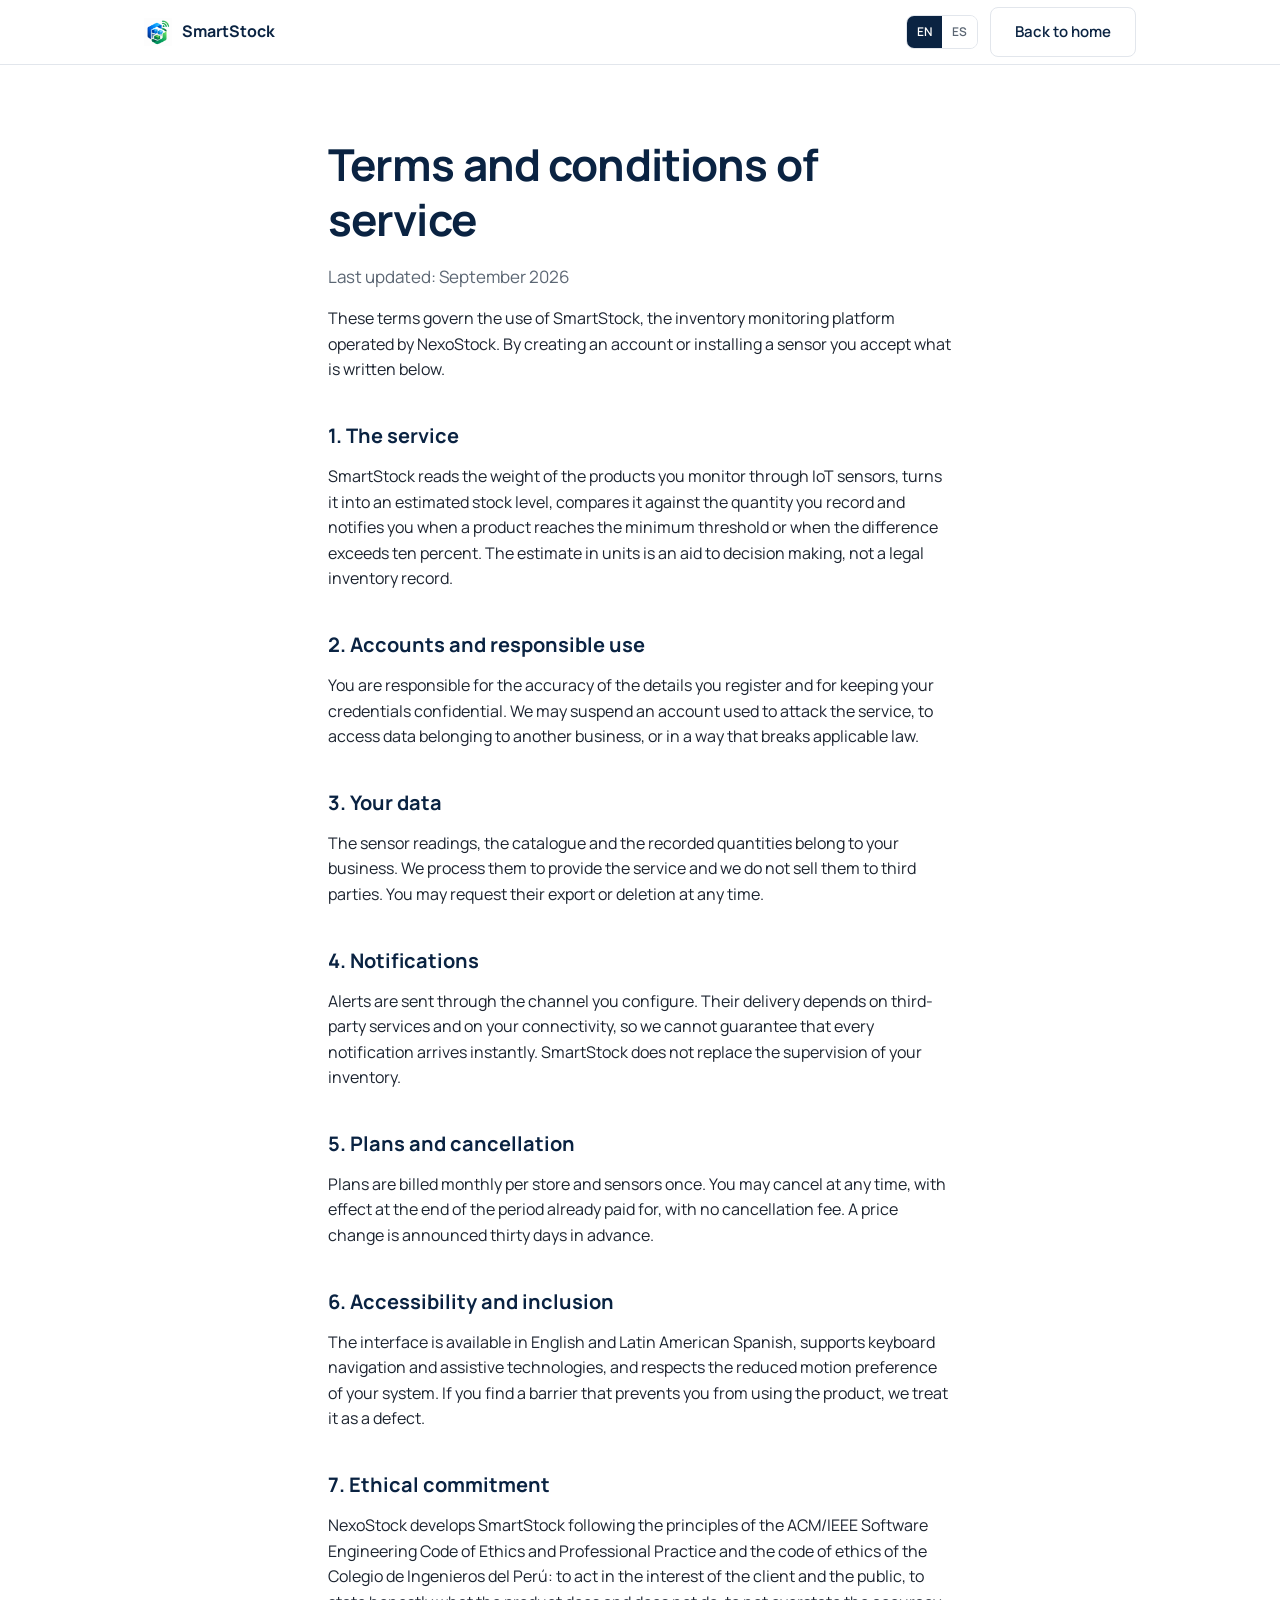
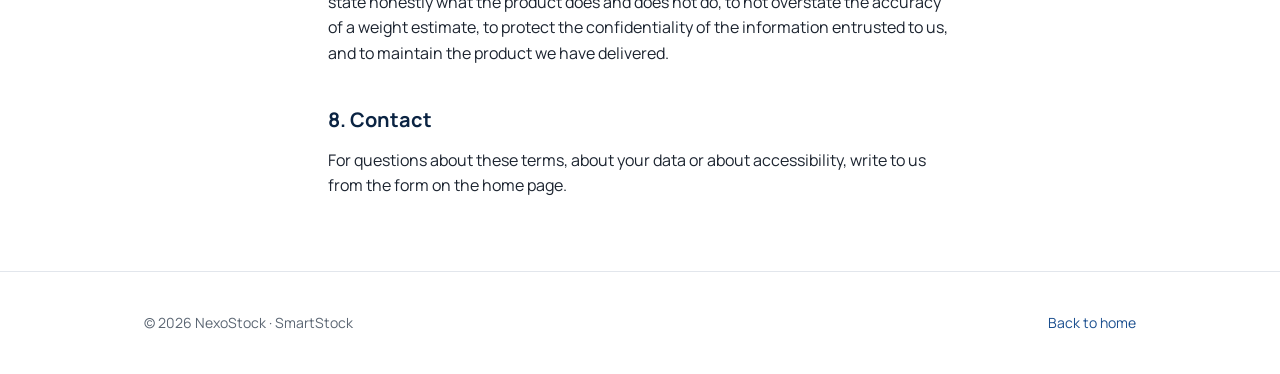
==== terms-of-service.html @ a2e389b1 "Merge branch 'feature/landing-page' into develop" ====
<!DOCTYPE html>
<html lang="en-US">
<head>
    <meta charset="UTF-8">
    <meta name="viewport" content="width=device-width, initial-scale=1">

    <title data-i18n="termsTitle">Terms and conditions — SmartStock</title>
    <meta name="description" content="Terms and conditions of service of SmartStock, the IoT inventory monitoring platform by NexoStock.">
    <meta name="keywords" content="terms and conditions, SmartStock, NexoStock">
    <meta name="author" content="NexoStock">

    <link rel="icon" href="assets/images/smartstock-logo.png">
    <link rel="stylesheet" href="https://fonts.googleapis.com/css2?family=Manrope:wght@400;600;700&display=swap">
    <link rel="stylesheet" href="styles.css">
</head>
<body>

<a class="skip-link" href="#main" data-i18n="skip">Skip to main content</a>

<header>
    <div class="container bar">
        <a class="brand" href="index.html">
            <img src="assets/images/smartstock-logo.png" alt="" width="28" height="28">
            SmartStock
        </a>
        <div class="actions" style="margin-left:auto">
            <div class="lang" role="group" aria-label="Language">
                <button type="button" data-lang="en-US" aria-pressed="true">EN</button>
                <button type="button" data-lang="es-419" aria-pressed="false">ES</button>
            </div>
            <a class="btn ghost" href="index.html" data-i18n="backHome">Back to home</a>
        </div>
    </div>
</header>

<main id="main">
    <section>
        <div class="container doc">
            <h1 data-i18n="termsTitle">Terms and conditions of service</h1>
            <p class="lead" data-i18n="termsUpdated">Last updated: September 2026</p>
            <p data-i18n="termsIntro">
                These terms govern the use of SmartStock, the inventory monitoring platform operated
                by NexoStock. By creating an account or installing a sensor you accept what is
                written below.
            </p>

            <h2 data-i18n="t1">1. The service</h2>
            <p data-i18n="t1Text">
                SmartStock reads the weight of the products you monitor through IoT sensors, turns it
                into an estimated stock level, compares it against the quantity you record and
                notifies you when a product reaches the minimum threshold or when the difference
                exceeds ten percent. The estimate in units is an aid to decision making, not a legal
                inventory record.
            </p>

            <h2 data-i18n="t2">2. Accounts and responsible use</h2>
            <p data-i18n="t2Text">
                You are responsible for the accuracy of the details you register and for keeping your
                credentials confidential. We may suspend an account used to attack the service, to
                access data belonging to another business, or in a way that breaks applicable law.
            </p>

            <h2 data-i18n="t3">3. Your data</h2>
            <p data-i18n="t3Text">
                The sensor readings, the catalogue and the recorded quantities belong to your
                business. We process them to provide the service and we do not sell them to third
                parties. You may request their export or deletion at any time.
            </p>

            <h2 data-i18n="t4">4. Notifications</h2>
            <p data-i18n="t4Text">
                Alerts are sent through the channel you configure. Their delivery depends on
                third-party services and on your connectivity, so we cannot guarantee that every
                notification arrives instantly. SmartStock does not replace the supervision of your
                inventory.
            </p>

            <h2 data-i18n="t5">5. Plans and cancellation</h2>
            <p data-i18n="t5Text">
                Plans are billed monthly per store and sensors once. You may cancel at any time, with
                effect at the end of the period already paid for, with no cancellation fee. A price
                change is announced thirty days in advance.
            </p>

            <h2 data-i18n="t6">6. Accessibility and inclusion</h2>
            <p data-i18n="t6Text">
                The interface is available in English and Latin American Spanish, supports keyboard
                navigation and assistive technologies, and respects the reduced motion preference of
                your system. If you find a barrier that prevents you from using the product, we treat
                it as a defect.
            </p>

            <h2 data-i18n="t7">7. Ethical commitment</h2>
            <p data-i18n="t7Text">
                NexoStock develops SmartStock following the principles of the ACM/IEEE Software
                Engineering Code of Ethics and Professional Practice and the code of ethics of the
                Colegio de Ingenieros del Perú: to act in the interest of the client and the public,
                to state honestly what the product does and does not do, to not overstate the
                accuracy of a weight estimate, to protect the confidentiality of the information
                entrusted to us, and to maintain the product we have delivered.
            </p>

            <h2 data-i18n="t8">8. Contact</h2>
            <p data-i18n="t8Text">
                For questions about these terms, about your data or about accessibility, write to us
                from the form on the home page.
            </p>
        </div>
    </section>
</main>

<footer>
    <div class="container foot">
        <p data-i18n="copyright">© 2026 NexoStock · SmartStock</p>
        <ul>
            <li><a href="index.html" data-i18n="backHome">Back to home</a></li>
        </ul>
    </div>
</footer>

<script src="script.js"></script>
</body>
</html>
---- styles.css ----
/* SmartStock — Landing Page
   Blanco como fondo dominante, azul marino para titulares y acciones. */

:root {
    --navy: #0a2342;
    --blue: #1b4f8f;
    --ink: #1c2430;
    --muted: #5b6673;
    --border: #e2e6ec;
    --soft: #f7f9fb;
    --radius: 8px;
    --max: 1040px;
}

* {
    box-sizing: border-box;
}

body {
    margin: 0;
    background: #ffffff;
    color: var(--ink);
    font-family: 'Manrope', 'Segoe UI', system-ui, sans-serif;
    font-size: 1rem;
    line-height: 1.6;
}

h1, h2, h3 {
    margin: 0;
    color: var(--navy);
    line-height: 1.25;
}

h1 { font-size: 2.75rem; letter-spacing: -0.02em; }
h2 { font-size: 1.875rem; }
h3 { font-size: 1.125rem; }

p { margin: 0; }
img { max-width: 100%; height: auto; }
ul { margin: 0; padding: 0; list-style: none; }

a {
    color: var(--blue);
    text-decoration: none;
}

a:hover { text-decoration: underline; }

:focus-visible {
    outline: 2px solid var(--blue);
    outline-offset: 2px;
}

.visually-hidden {
    position: absolute;
    width: 1px;
    height: 1px;
    overflow: hidden;
    clip: rect(0 0 0 0);
    white-space: nowrap;
}

.skip-link {
    position: absolute;
    top: -100%;
    left: 1rem;
    z-index: 10;
    padding: 0.75rem 1.25rem;
    background: var(--navy);
    color: #ffffff;
    border-radius: 0 0 var(--radius) var(--radius);
}

.skip-link:focus { top: 0; }

.container {
    width: 100%;
    max-width: var(--max);
    margin: 0 auto;
    padding: 0 1.5rem;
}

section { padding: 4.5rem 0; }
.soft { background: var(--soft); }

.head {
    max-width: 38rem;
    margin: 0 auto 2.5rem;
    text-align: center;
}

.head p {
    margin-top: 0.75rem;
    color: var(--muted);
}

/* Botones */

.btn {
    display: inline-block;
    padding: 0.75rem 1.5rem;
    border: 1px solid var(--navy);
    border-radius: var(--radius);
    background: var(--navy);
    color: #ffffff;
    font: inherit;
    font-weight: 600;
    font-size: 0.9375rem;
    cursor: pointer;
}

.btn:hover {
    background: var(--blue);
    border-color: var(--blue);
    text-decoration: none;
}

.btn.ghost {
    background: transparent;
    color: var(--navy);
    border-color: var(--border);
}

.btn.ghost:hover {
    background: var(--soft);
    border-color: var(--navy);
    color: var(--navy);
}

.btn.block { width: 100%; }

/* Header */

header {
    border-bottom: 1px solid var(--border);
    background: #ffffff;
    position: sticky;
    top: 0;
    z-index: 5;
}

.bar {
    display: flex;
    align-items: center;
    gap: 1.5rem;
    min-height: 4rem;
}

.brand {
    display: flex;
    align-items: center;
    gap: 0.625rem;
    color: var(--navy);
    font-weight: 700;
}

.brand:hover { text-decoration: none; }
.brand img { width: 28px; height: 28px; }

nav { margin-left: auto; }

nav ul {
    display: flex;
    gap: 1.5rem;
}

nav a {
    color: var(--ink);
    font-size: 0.9375rem;
}

.actions {
    display: flex;
    align-items: center;
    gap: 0.75rem;
}

.lang {
    display: flex;
    border: 1px solid var(--border);
    border-radius: var(--radius);
    overflow: hidden;
}

.lang button {
    padding: 0.375rem 0.625rem;
    border: 0;
    background: #ffffff;
    color: var(--muted);
    font: inherit;
    font-size: 0.75rem;
    font-weight: 600;
    cursor: pointer;
}

.lang button[aria-pressed='true'] {
    background: var(--navy);
    color: #ffffff;
}

.menu {
    display: none;
    padding: 0.5rem;
    border: 1px solid var(--border);
    border-radius: var(--radius);
    background: #ffffff;
    cursor: pointer;
}

.menu span {
    display: block;
    width: 18px;
    height: 2px;
    margin: 3px 0;
    background: var(--navy);
}

/* Hero */

.hero {
    padding: 5.5rem 0 4.5rem;
    text-align: center;
}

.hero p {
    max-width: 38rem;
    margin: 1.25rem auto 0;
    font-size: 1.125rem;
    color: var(--muted);
}

.hero .cta {
    display: flex;
    justify-content: center;
    flex-wrap: wrap;
    gap: 0.75rem;
    margin-top: 2rem;
}

.hero .note {
    margin-top: 1rem;
    font-size: 0.875rem;
}

/* Rejillas y tarjetas */

.grid {
    display: grid;
    gap: 1.5rem;
}

.cols-3 { grid-template-columns: repeat(3, 1fr); }
.cols-2 { grid-template-columns: repeat(2, 1fr); }

.card {
    padding: 1.75rem;
    border: 1px solid var(--border);
    border-radius: var(--radius);
    background: #ffffff;
}

.card p {
    margin-top: 0.625rem;
    color: var(--muted);
    font-size: 0.9375rem;
}

.card ul {
    margin-top: 1rem;
    display: grid;
    gap: 0.625rem;
    font-size: 0.9375rem;
}

.card li {
    padding-left: 1.125rem;
    position: relative;
}

.card li::before {
    content: '';
    position: absolute;
    left: 0;
    top: 0.625rem;
    width: 6px;
    height: 6px;
    border-radius: 50%;
    background: var(--blue);
}

.card .btn { margin-top: 1.5rem; }

.tag {
    display: inline-block;
    margin-bottom: 0.75rem;
    font-size: 0.75rem;
    font-weight: 600;
    text-transform: uppercase;
    letter-spacing: 0.06em;
    color: var(--blue);
}

/* Comparación */

.scroll {
    overflow-x: auto;
    border: 1px solid var(--border);
    border-radius: var(--radius);
}

table {
    width: 100%;
    min-width: 34rem;
    border-collapse: collapse;
    font-size: 0.9375rem;
    background: #ffffff;
}

th, td {
    padding: 0.875rem 1rem;
    text-align: left;
    border-bottom: 1px solid var(--border);
}

thead th {
    color: var(--navy);
    font-size: 0.8125rem;
    text-transform: uppercase;
    letter-spacing: 0.04em;
}

tbody tr:last-child th,
tbody tr:last-child td { border-bottom: 0; }

th[scope='row'] { font-weight: 600; color: var(--navy); }

/* Planes */

.plan { display: flex; flex-direction: column; }
.plan.pick { border-color: var(--navy); }

.price {
    margin: 1rem 0;
    font-size: 2rem;
    font-weight: 700;
    color: var(--navy);
}

.price span {
    font-size: 0.875rem;
    font-weight: 400;
    color: var(--muted);
}

.plan .btn { margin-top: auto; }

/* Testimonios */

blockquote { margin: 0; }

figcaption {
    margin-top: 1.25rem;
    padding-top: 1rem;
    border-top: 1px solid var(--border);
    font-size: 0.875rem;
}

figcaption strong { color: var(--navy); }
figcaption span { display: block; color: var(--muted); }

/* Preguntas frecuentes */

.faq {
    max-width: 42rem;
    margin: 0 auto;
}

.faq > div + div { margin-top: 0.75rem; }

.faq > div {
    border: 1px solid var(--border);
    border-radius: var(--radius);
    background: #ffffff;
}

.faq button {
    display: flex;
    justify-content: space-between;
    gap: 1rem;
    width: 100%;
    padding: 1rem 1.25rem;
    border: 0;
    background: transparent;
    font: inherit;
    font-weight: 600;
    color: var(--navy);
    text-align: left;
    cursor: pointer;
}

.faq button::after {
    content: '+';
    color: var(--blue);
    font-size: 1.25rem;
    line-height: 1;
}

.faq button[aria-expanded='true']::after { content: '−'; }

.faq div[id] {
    padding: 0 1.25rem 1.25rem;
    color: var(--muted);
    font-size: 0.9375rem;
}

/* Formulario */

form {
    max-width: 30rem;
    margin: 0 auto;
    padding: 1.75rem;
    border: 1px solid var(--border);
    border-radius: var(--radius);
}

.field { margin-bottom: 1.125rem; }

label {
    display: block;
    margin-bottom: 0.375rem;
    font-size: 0.875rem;
    font-weight: 600;
    color: var(--navy);
}

input, select, textarea {
    width: 100%;
    padding: 0.625rem 0.75rem;
    border: 1px solid var(--border);
    border-radius: var(--radius);
    font: inherit;
    font-size: 0.9375rem;
    color: var(--ink);
    background: #ffffff;
}

textarea { min-height: 5rem; resize: vertical; }

input[aria-invalid='true'] { border-color: #c0392b; }

.error {
    margin-top: 0.25rem;
    font-size: 0.8125rem;
    color: #c0392b;
}

.error:empty { display: none; }

.status {
    margin-top: 1rem;
    font-size: 0.9375rem;
    font-weight: 600;
}

.status:empty { display: none; }
.status.ok { color: #1e7e46; }
.status.bad { color: #c0392b; }

/* Pie */

footer {
    padding: 2.5rem 0;
    border-top: 1px solid var(--border);
    font-size: 0.875rem;
    color: var(--muted);
}

.foot {
    display: flex;
    flex-wrap: wrap;
    gap: 1rem;
    justify-content: space-between;
    align-items: center;
}

.foot ul {
    display: flex;
    gap: 1.25rem;
}

/* Página de términos */

.doc { max-width: 42rem; }
.doc h2 { margin: 2.5rem 0 0.75rem; font-size: 1.25rem; }
.doc p { margin-top: 1rem; color: var(--ink); }
.doc .lead { font-size: 1.0625rem; color: var(--muted); }

/* Adaptación a pantallas pequeñas */

@media (max-width: 900px) {
    h1 { font-size: 2.125rem; }
    h2 { font-size: 1.5rem; }
    .cols-3, .cols-2 { grid-template-columns: 1fr; }
}

@media (max-width: 720px) {
    section { padding: 3rem 0; }
    .hero { padding: 3.5rem 0 3rem; }
    .menu { display: block; order: 3; }
    nav { order: 4; flex-basis: 100%; margin-left: 0; }
    nav[hidden] { display: none; }
    nav ul { flex-direction: column; gap: 0; padding-bottom: 0.75rem; }
    nav a { display: block; padding: 0.625rem 0; border-bottom: 1px solid var(--border); }
    .bar { flex-wrap: wrap; padding: 0.75rem 0; }
    .actions { margin-left: auto; }
}

@media (prefers-reduced-motion: reduce) {
    * { transition: none !important; animation: none !important; }
}
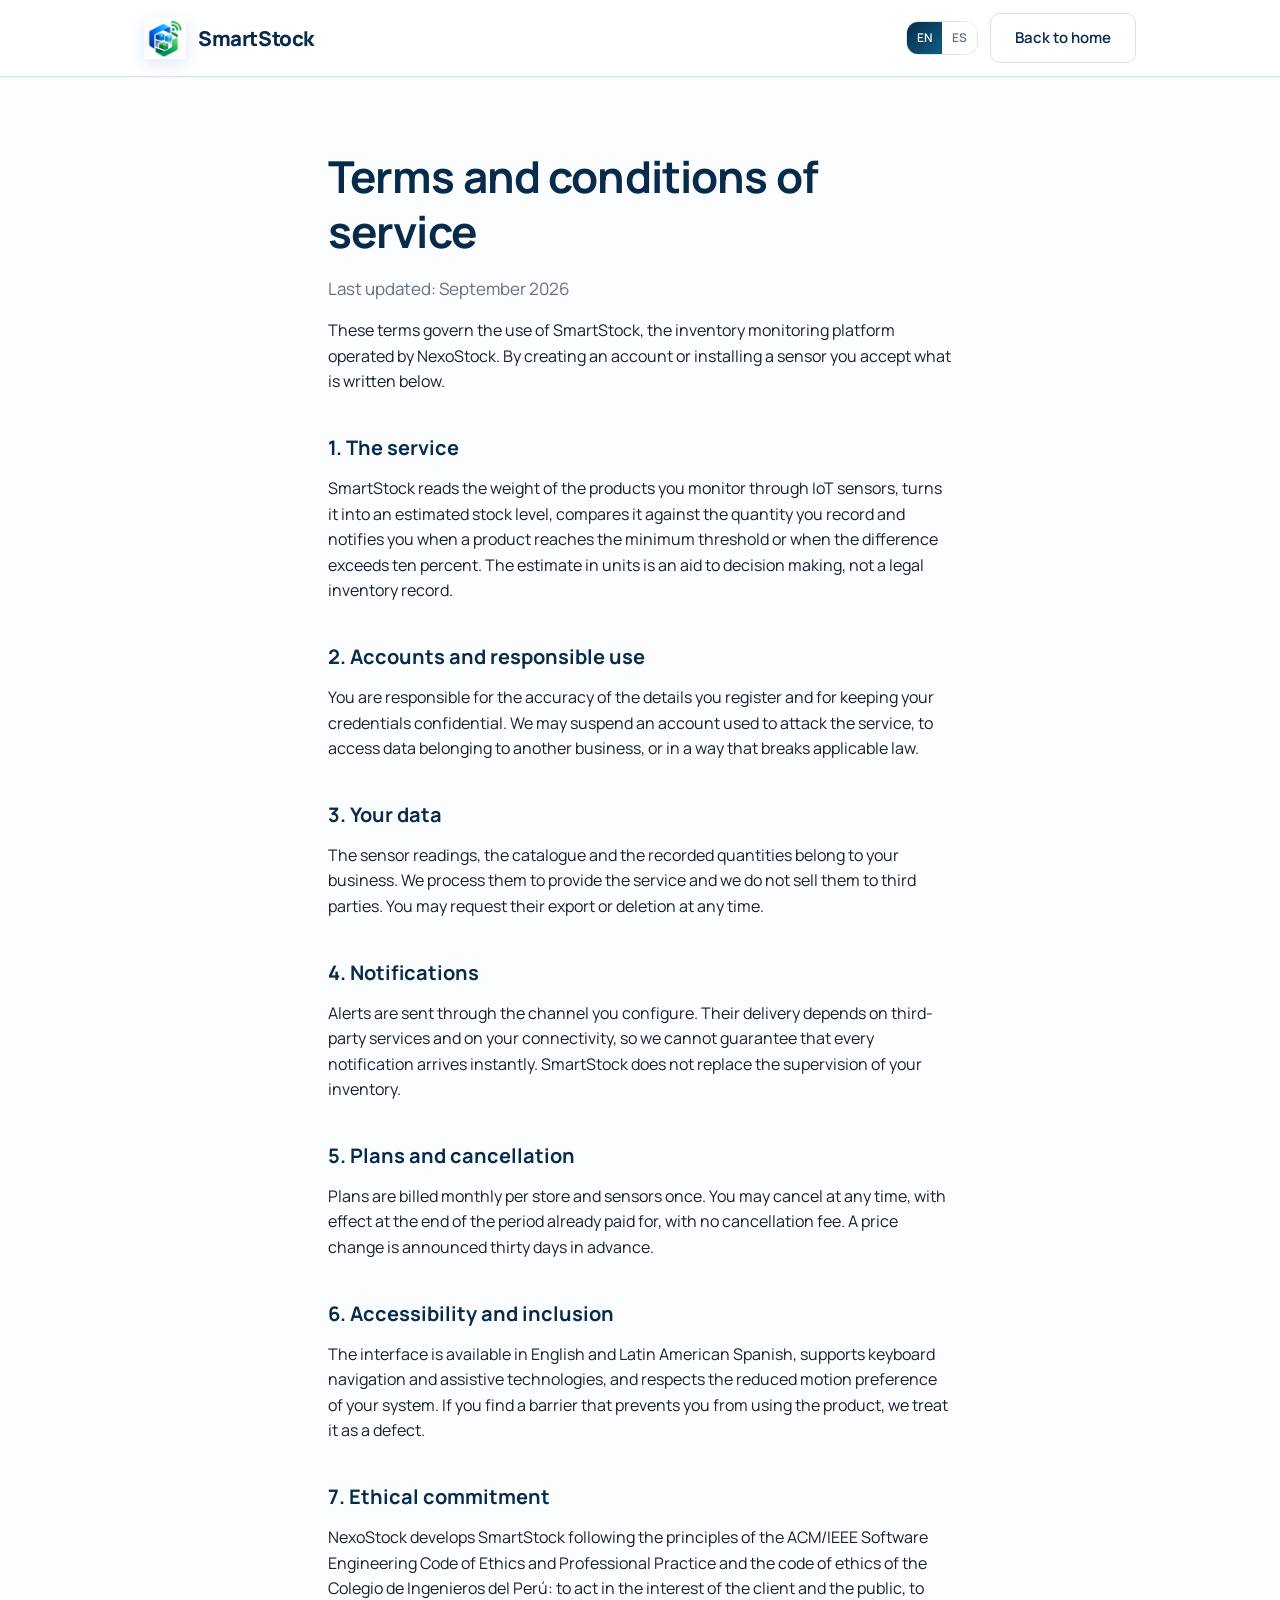
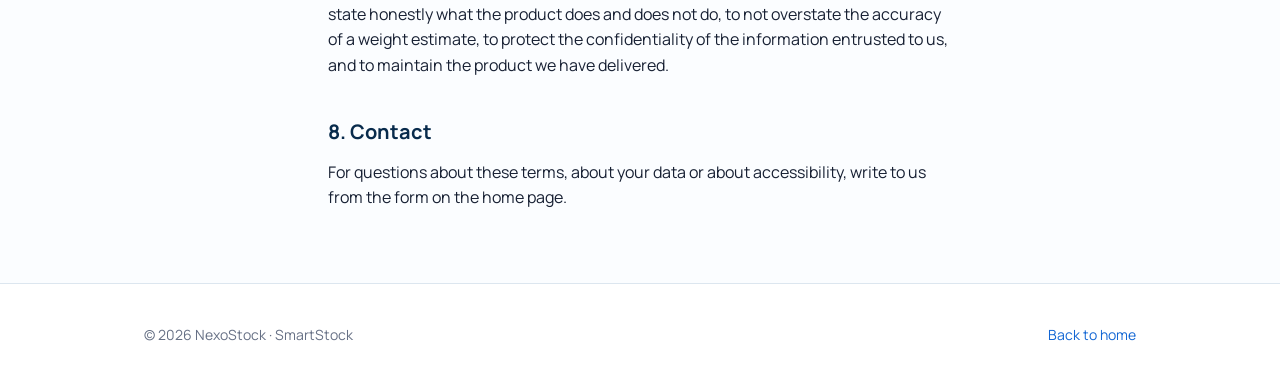
==== commit 4d500bf4: "feat(styles): refresh the visual system with the new brand palette Deepen the navy, brighten the mid" ====
--- a/terms-of-service.html
+++ b/terms-of-service.html
@@ -20,7 +20,7 @@
 <header>
     <div class="container bar">
         <a class="brand" href="index.html">
-            <img src="assets/images/smartstock-logo.png" alt="" width="28" height="28">
+            <img src="assets/images/smartstock-logo.png" alt="" width="42" height="42">
             SmartStock
         </a>
         <div class="actions" style="margin-left:auto">
--- a/styles.css
+++ b/styles.css
@@ -175,6 +175,9 @@
     gap: 0.75rem;
 }
 
+/* El registro vive en la barra en escritorio y dentro del menú en móvil. */
+.nav-signup { display: none; }
+
 .lang {
     display: flex;
     border: 1px solid var(--border);
@@ -506,15 +509,83 @@
 @media (max-width: 720px) {
     section { padding: 3rem 0; }
     .hero { padding: 3.5rem 0 3rem; }
+    .container { padding: 0 1.25rem; }
+
+    /* La barra deja de competir por el ancho: el botón de registro sale de
+       ella y baja al menú, de modo que arriba solo quedan la marca, el
+       selector de idioma y el botón de menú. */
+    .bar { flex-wrap: wrap; gap: 0.75rem; padding: 0.75rem 0; min-height: 0; }
+    .brand { font-size: 0.9375rem; }
+    .actions { margin-left: auto; }
+    .actions > .btn { display: none; }
+
     .menu { display: block; order: 3; }
     nav { order: 4; flex-basis: 100%; margin-left: 0; }
     nav[hidden] { display: none; }
     nav ul { flex-direction: column; gap: 0; padding-bottom: 0.75rem; }
-    nav a { display: block; padding: 0.625rem 0; border-bottom: 1px solid var(--border); }
-    .bar { flex-wrap: wrap; padding: 0.75rem 0; }
-    .actions { margin-left: auto; }
+    nav a { display: block; padding: 0.75rem 0; border-bottom: 1px solid var(--border); }
+
+    .nav-signup { display: block; }
+    .nav-signup a { color: var(--navy); font-weight: 600; border-bottom: 0; }
 }
 
 @media (prefers-reduced-motion: reduce) {
     * { transition: none !important; animation: none !important; }
 }
+
+/* ===== SmartStock Landing visual refresh 2026 ===== */
+:root{
+    --navy:#082b4c;
+    --blue:#1266d4;
+    --cyan:#0ea5a8;
+    --mint:#2fcf78;
+    --ink:#172033;
+    --muted:#667085;
+    --border:#dce6ef;
+    --soft:#f5f9fd;
+    --radius:12px;
+}
+body{background:#fbfdff}
+header{background:rgba(255,255,255,.93);backdrop-filter:blur(10px);box-shadow:0 1px 0 rgba(8,43,76,.04)}
+.brand img{filter:drop-shadow(0 4px 8px rgba(18,102,212,.15))}
+.btn{border-color:transparent;background:linear-gradient(135deg,var(--navy),#0f4f82);border-radius:10px;box-shadow:0 8px 18px rgba(8,43,76,.13);transition:.18s ease}
+.btn:hover{background:linear-gradient(135deg,#0d355b,var(--blue));transform:translateY(-1px);box-shadow:0 12px 24px rgba(8,43,76,.17)}
+.btn.ghost{background:#fff;color:var(--navy);border-color:#d7e2ec;box-shadow:none}.btn.ghost:hover{background:#f4f9fd;border-color:#a9bfd3}
+.hero{position:relative;overflow:hidden;background:linear-gradient(145deg,#f5faff 0%,#f2fff9 58%,#ffffff 100%);border-bottom:1px solid #e4eef5}
+.hero:before{content:"";position:absolute;width:420px;height:420px;border-radius:50%;right:-210px;top:-240px;background:radial-gradient(circle,rgba(47,207,120,.18),transparent 68%)}
+.hero:after{content:"";position:absolute;width:360px;height:360px;border-radius:50%;left:-220px;bottom:-220px;background:radial-gradient(circle,rgba(18,102,212,.12),transparent 68%)}
+.hero .container{position:relative;z-index:1}.hero h1{font-size:3rem;background:linear-gradient(90deg,var(--navy),#0f5d8d);-webkit-background-clip:text;background-clip:text;color:transparent}.hero .note{display:inline-block;padding:.35rem .7rem;border-radius:999px;background:#edf8f4;color:#306b55}
+.soft{background:linear-gradient(180deg,#f5f9fd 0%,#f0f7fb 100%)}
+.card{border-color:#e0e9f2;border-radius:14px;box-shadow:0 12px 30px rgba(8,43,76,.055);transition:.2s ease;position:relative;overflow:hidden}.card:hover{transform:translateY(-3px);box-shadow:0 18px 36px rgba(8,43,76,.09)}
+.card:before{content:"";position:absolute;left:0;top:0;width:4px;height:100%;background:linear-gradient(180deg,var(--blue),var(--mint));opacity:.0;transition:.2s}.card:hover:before{opacity:1}
+.tag{color:#0c6e75!important;font-weight:800!important;letter-spacing:.04em;text-transform:uppercase}
+.plan.pick{border:1.5px solid #7cb5df;box-shadow:0 18px 42px rgba(18,102,212,.10);background:linear-gradient(180deg,#ffffff,#f8fbff)}
+.price{color:var(--navy)!important;font-weight:800}.price span{font-weight:500;color:var(--muted)}
+table{box-shadow:0 14px 34px rgba(8,43,76,.055);border-radius:14px;overflow:hidden}thead{background:#eef6ff}.scroll{border-radius:14px}
+.faq-item,details{border-radius:12px!important}
+#contact{background:linear-gradient(145deg,#f4f9ff,#f1fff8)}
+footer{background:#fff}
+.lang button[aria-pressed='true']{background:linear-gradient(135deg,var(--navy),#0f5e82)}
+@media(max-width:720px){.hero h1{font-size:2.25rem}.card:hover{transform:none}}
+
+
+/* ===== Header brand sizing update ===== */
+.brand{
+    font-size:1.28rem;
+    font-weight:800;
+    gap:.75rem;
+    letter-spacing:-.02em;
+}
+.brand img{
+    width:42px;
+    height:42px;
+    flex:0 0 42px;
+}
+.bar{
+    min-height:4.75rem;
+}
+@media (max-width:720px){
+    .brand{font-size:1.05rem;}
+    .brand img{width:34px;height:34px;flex-basis:34px;}
+    .bar{min-height:0;}
+}
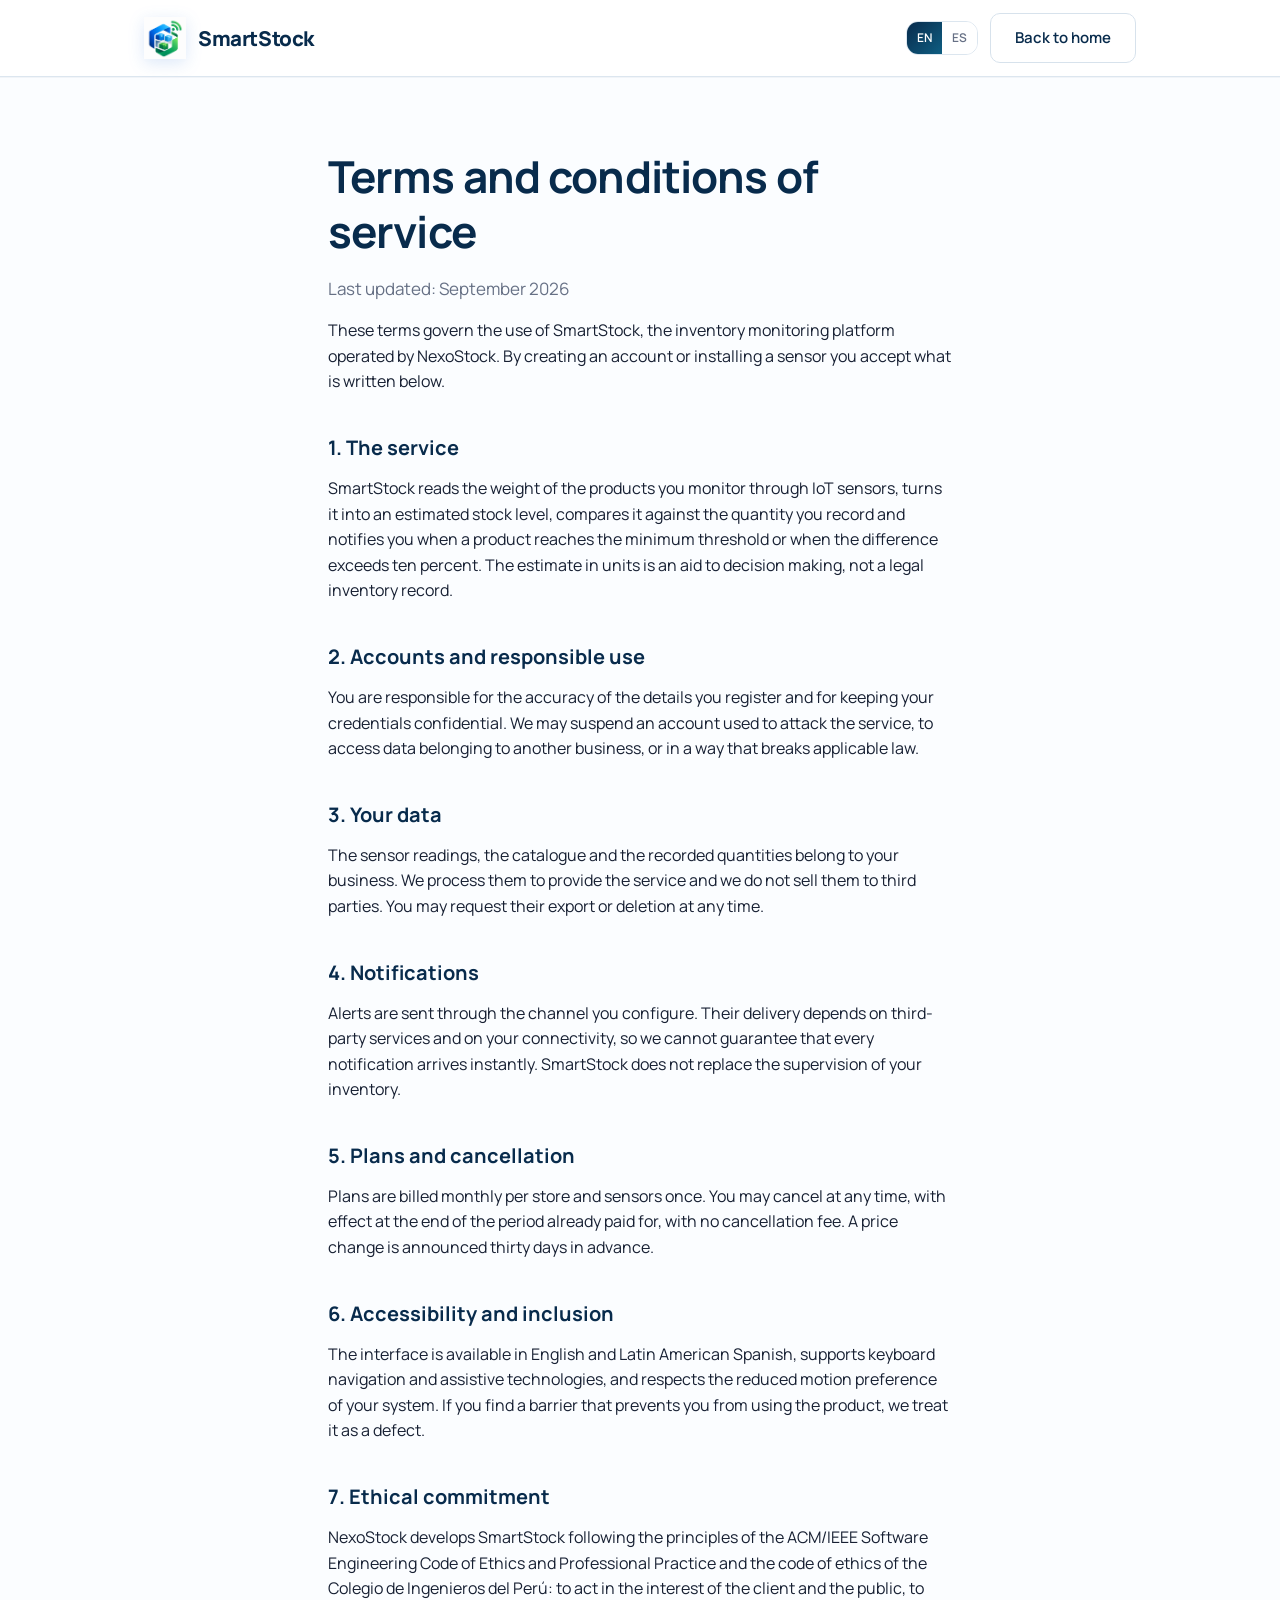
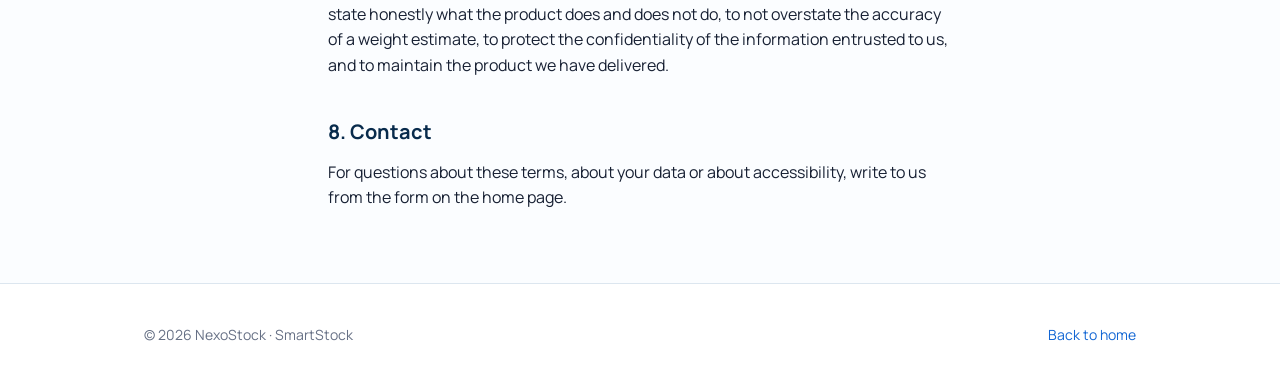
==== commit 39e8f6d2: "feat(a11y): translate the aria labels and pin english as the default locale The navigation and the l" ====
--- a/terms-of-service.html
+++ b/terms-of-service.html
@@ -24,7 +24,7 @@
             SmartStock
         </a>
         <div class="actions" style="margin-left:auto">
-            <div class="lang" role="group" aria-label="Language">
+            <div class="lang" role="group" aria-label="Language selector" data-i18n="languageAria" data-i18n-attr="aria-label">
                 <button type="button" data-lang="en-US" aria-pressed="true">EN</button>
                 <button type="button" data-lang="es-419" aria-pressed="false">ES</button>
             </div>
--- a/styles.css
+++ b/styles.css
@@ -589,3 +589,141 @@
     .brand img{width:34px;height:34px;flex-basis:34px;}
     .bar{min-height:0;}
 }
+
+/* =========================================================
+   TESTIMONIOS — estilo visual reforzado
+   ========================================================= */
+.testimonials-section {
+    position: relative;
+    overflow: hidden;
+    background:
+        radial-gradient(circle at 8% 15%, rgba(40, 167, 155, 0.08), transparent 22rem),
+        radial-gradient(circle at 92% 90%, rgba(27, 79, 143, 0.08), transparent 24rem),
+        #ffffff;
+}
+
+.testimonials-head {
+    max-width: 46rem;
+}
+
+.testimonials-head .eyebrow {
+    display: inline-flex;
+    align-items: center;
+    gap: 0.45rem;
+    margin-bottom: 0.7rem;
+    padding: 0.35rem 0.75rem;
+    border-radius: 999px;
+    background: #eaf8f4;
+    color: #087765;
+    font-size: 0.78rem;
+    font-weight: 800;
+    letter-spacing: 0.04em;
+    text-transform: uppercase;
+}
+
+.testimonials-grid {
+    display: grid;
+    grid-template-columns: repeat(3, minmax(0, 1fr));
+    gap: 1.5rem;
+}
+
+.testimonial-card {
+    display: flex;
+    min-height: 22rem;
+    margin: 0;
+    padding: 2rem 1.9rem 1.65rem;
+    flex-direction: column;
+    border: 1px solid rgba(226, 230, 236, 0.9);
+    border-radius: 1.15rem;
+    background: rgba(255, 255, 255, 0.96);
+    box-shadow: 0 12px 34px rgba(10, 35, 66, 0.08);
+    transition: transform 180ms ease, box-shadow 180ms ease, border-color 180ms ease;
+}
+
+.testimonial-card:hover {
+    transform: translateY(-4px);
+    border-color: rgba(27, 79, 143, 0.18);
+    box-shadow: 0 18px 44px rgba(10, 35, 66, 0.12);
+}
+
+.testimonial-stars {
+    margin-bottom: 1.25rem;
+    color: #ffab2e;
+    font-size: 1.18rem;
+    line-height: 1;
+    letter-spacing: 0.12rem;
+}
+
+.testimonial-card blockquote {
+    flex: 1;
+}
+
+.testimonial-card blockquote p {
+    color: #26364b;
+    font-size: 1.02rem;
+    line-height: 1.75;
+}
+
+.testimonial-card figcaption {
+    display: flex;
+    align-items: center;
+    gap: 0.9rem;
+    margin-top: 1.6rem;
+    padding-top: 1.25rem;
+    border-top: 1px solid #dce4ee;
+    font-size: 0.875rem;
+}
+
+.testimonial-avatar {
+    display: grid;
+    width: 2.9rem;
+    height: 2.9rem;
+    flex: 0 0 2.9rem;
+    place-items: center;
+    border-radius: 50%;
+    font-size: 0.78rem;
+    font-weight: 800;
+    color: #ffffff;
+    box-shadow: 0 8px 18px rgba(10, 35, 66, 0.14);
+}
+
+.avatar-rose {
+    background: linear-gradient(135deg, #f06f91, #bf4268);
+}
+
+.avatar-blue {
+    background: linear-gradient(135deg, #39a8e8, #1766aa);
+}
+
+.avatar-green {
+    background: linear-gradient(135deg, #35b89c, #087765);
+}
+
+.testimonial-person {
+    min-width: 0;
+}
+
+.testimonial-person strong {
+    display: block;
+    margin-bottom: 0.12rem;
+    color: var(--navy);
+    font-size: 1rem;
+}
+
+.testimonial-person span {
+    display: block;
+    color: var(--muted);
+    line-height: 1.45;
+}
+
+@media (max-width: 850px) {
+    .testimonials-grid {
+        grid-template-columns: 1fr;
+        max-width: 36rem;
+        margin: 0 auto;
+    }
+
+    .testimonial-card {
+        min-height: auto;
+    }
+}
